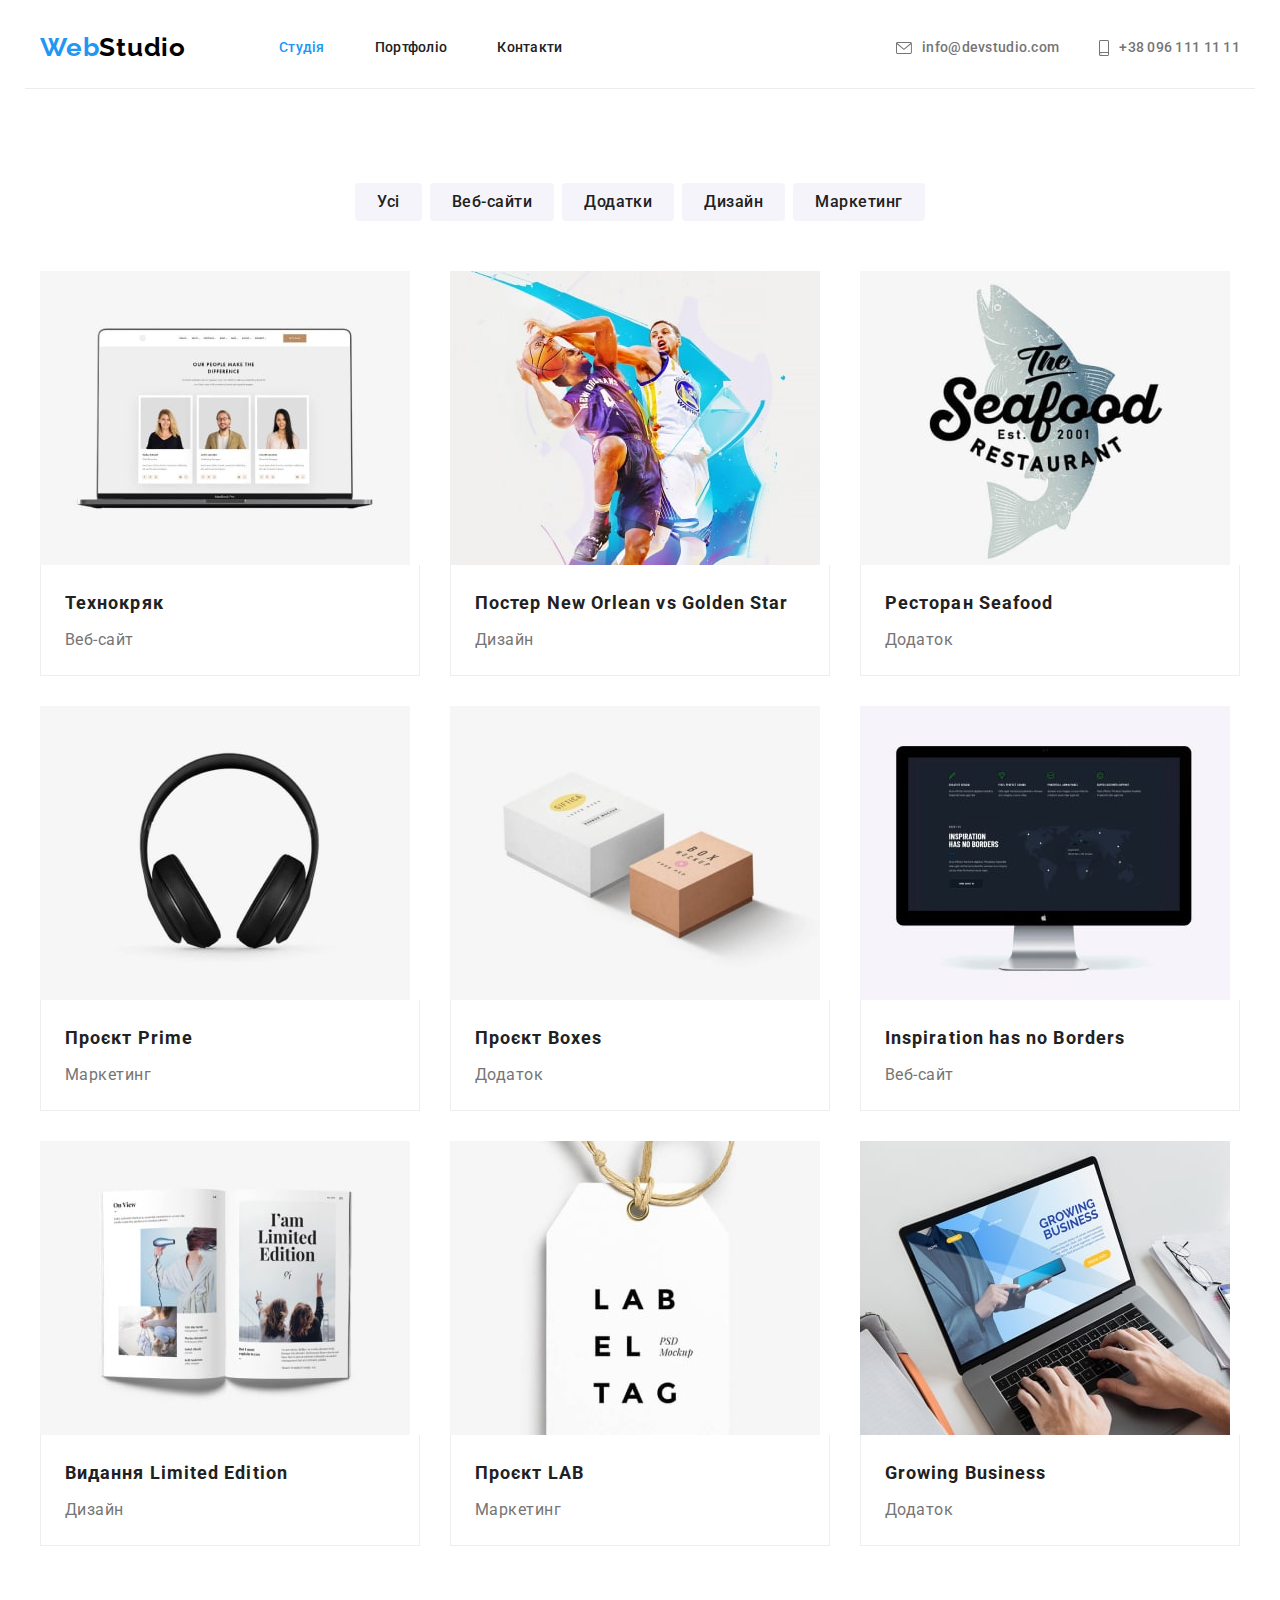
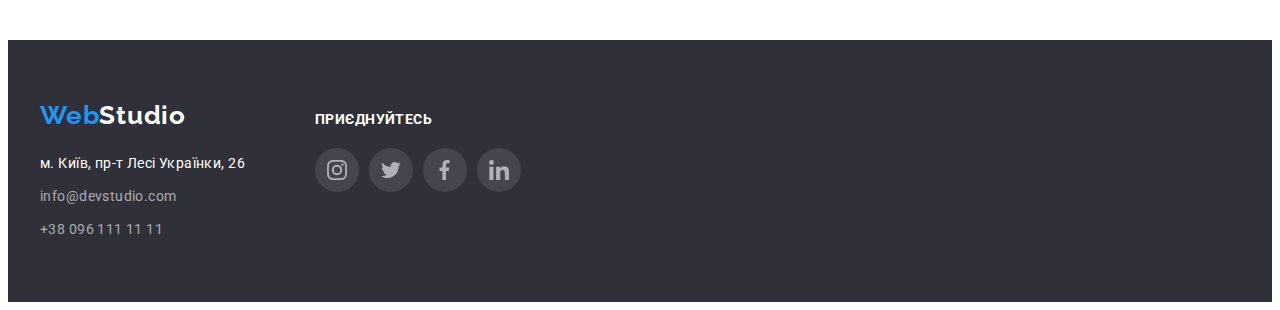
==== portfolio.html @ ff81b197 "update html and css" ====
<!DOCTYPE html>
<html lang="uk">
  <head>
    <meta charset="UTF-8" />
    <meta http-equiv="X-UA-Compatible" content="IE=edge" />
    <meta name="viewport" content="width=device-width, initial-scale=1.0" />
    <title>Portfolio</title>
    <link
      href="https://fonts.googleapis.com/css2?family=Raleway:wght@700&family=Roboto:wght@400;500;700;900&display=swap"
      rel="stylesheet"
    />
    <link
      rel="stylesheet"
      href="https://cdnjs.cloudflare.com/ajax/libs/modern-normalize/1.1.0/modern-normalize.min.css"
      integrity="sha512-wpPYUAdjBVSE4KJnH1VR1HeZfpl1ub8YT/NKx4PuQ5NmX2tKuGu6U/JRp5y+Y8XG2tV+wKQpNHVUX03MfMFn9Q=="
      crossorigin="anonymous"
      referrerpolicy="no-referrer"
    />
    <link rel="stylesheet" href="./css/style.css" />
  </head>
  <body>
    <!-- Шапка сайта -->
    <header>
      <div class="container head">
        <nav class="nav">
          <a href="./index.html" class="logo"><span>Web</span>Studio</a>
          <ul class="site-nav">
            <li class="nav-item">
              <a href="./index.html" class="nav-link current">Студія</a>
            </li>
            <li class="nav-item">
              <a href="./portfolio.html" class="nav-link">Портфоліо</a>
            </li>
            <li class="nav-item">
              <a href="#Контакти" class="nav-link">Контакти</a>
            </li>
          </ul>
        </nav>
        <ul class="address-nav">
          <li class="address">
            <a href="mailto:info@devstudio.com" class="nav-link">
              <svg class="mail">
                <use
                  href="./images/icons.svg#icon-mail"
                  width="16"
                  height="12"
                ></use>
              </svg>
              info@devstudio.com</a
            >
          </li>
          <li class="address">
            <a href="tel:+380961111111" class="nav-link">
              <svg class="mail telephone">
                <use
                  href="./images/icons.svg#icon-telephone"
                  width="10"
                  height="16"
                ></use>
              </svg>
              +38 096 111 11 11</a
            >
          </li>
        </ul>
      </div>
    </header>
    <main>
      <!-- Портфоліо -->
      <section class="section">
        <div class="container">
          <h1 class="visually-hidden">Портфоліо</h1>
          <ul class="buttons">
            <li class="button-item">
              <button type="button" class="button">Усі</button>
            </li>
            <li class="button-item">
              <button type="button" class="button">Веб-сайти</button>
            </li>
            <li class="button-item">
              <button type="button" class="button">Додатки</button>
            </li>
            <li class="button-item">
              <button type="button" class="button">Дизайн</button>
            </li>
            <li class="button-item">
              <button type="button" class="button">Маркетинг</button>
            </li>
          </ul>

          <!-- Проекти -->

          <h2 class="visually-hidden">Приклади робіт</h2>

          <ul class="project-list">
            <li class="project">
              <a href="">
                <img
                  class="img"
                  src="./images/portfolio/tehnokriak.jpg"
                  alt="На ноутбуці фото трьох людей"
                  width="370"
                  height="294"
                />
                <div class="poster">
                  <h3 class="project-title">Технокряк</h3>
                  <p class="project-text">Веб-сайт</p>
                </div>
              </a>
            </li>
            <li class="project">
              <a href=""
                ><img
                  class="img"
                  src="./images/portfolio/poster.jpg"
                  alt="Двоє хлопців грають у баскетбол"
                  width="370"
                  height="294"
                />
                <div class="poster">
                  <h3 class="project-title">
                    Постер <span lang="en">New Orlean vs Golden Star</span>
                  </h3>
                  <p class="project-text">Дизайн</p>
                </div>
              </a>
            </li>
            <li class="project">
              <a href=""
                ><img
                  class="img"
                  src="./images/portfolio/restoran.jpg"
                  alt="Афіша ресторану"
                  width="370"
                  height="294"
                />
                <div class="poster">
                  <h3 class="project-title">
                    Ресторан <span lang="en">Seafood</span>
                  </h3>
                  <p class="project-text">Додаток</p>
                </div>
              </a>
            </li>
            <li class="project">
              <a href=""
                ><img
                  class="img"
                  src="./images/portfolio/proekt-prime.jpg"
                  alt="Навушники"
                  width="370"
                  height="294"
                />
                <div class="poster">
                  <h3 class="project-title">
                    Проєкт <span lang="en">Prime</span>
                  </h3>
                  <p class="project-text">Маркетинг</p>
                </div>
              </a>
            </li>
            <li class="project">
              <a href=""
                ><img
                  class="img"
                  src="./images/portfolio/proekt-boxes.jpg"
                  alt="Дві картонні коробки"
                  width="370"
                  height="294"
                />
                <div class="poster">
                  <h3 class="project-title">
                    Проєкт <span lang="en">Boxes</span>
                  </h3>
                  <p class="project-text">Додаток</p>
                </div>
              </a>
            </li>
            <li class="project">
              <a href=""
                ><img
                  class="img"
                  src="./images/portfolio/inspiration.jpg"
                  alt="Монітор"
                  width="370"
                  height="294"
                />
                <div class="poster">
                  <h3 lang="en" class="project-title">
                    Inspiration has no Borders
                  </h3>
                  <p class="project-text">Веб-сайт</p>
                </div>
              </a>
            </li>
            <li class="project">
              <a href=""
                ><img
                  class="img"
                  src="./images/portfolio/limited-edition.jpg"
                  alt="Розкритий журнал"
                  width="370"
                  height="294"
                />
                <div class="poster">
                  <h3 class="project-title">
                    Видання <span lang="en">Limited Edition</span>
                  </h3>
                  <p class="project-text">Дизайн</p>
                </div>
              </a>
            </li>
            <li class="project">
              <a href=""
                ><img
                  class="img"
                  src="./images/portfolio/proekt-lab.jpg"
                  alt="Бірка"
                  width="370"
                  height="294"
                />
                <div class="poster">
                  <h3 class="project-title">
                    Проєкт <span lang="en">LAB</span>
                  </h3>
                  <p class="project-text">Маркетинг</p>
                </div>
              </a>
            </li>
            <li class="project">
              <a href=""
                ><img
                  class="img"
                  src="./images/portfolio/growing.jpg"
                  alt="Людина працює за ноутбуком"
                  width="370"
                  height="294"
                />
                <div class="poster">
                  <h3 lang="en" class="project-title">Growing Business</h3>
                  <p class="project-text">Додаток</p>
                </div>
              </a>
            </li>
          </ul>
        </div>
      </section>
    </main>
    <!-- Підвал -->
    <footer class="footer">
      <div class="container-flex">
        <div class="container-footer">
          <a href="./index.html" class="logo-footer"><span>Web</span>Studio</a>
          <address id="Контакти">
            <ul class="footer-contacts">
              <li class="contacts-map">
                <a
                  href="https://goo.gl/maps/bb7uWpJd3JeG9Nsg9"
                  target="_blank"
                  rel="noopener noreferrer"
                  class="contacts-nav"
                  >м. Київ, пр-т Лесі Українки, 26</a
                >
              </li>
              <li class="contacts">
                <a href="mailto:info@devstudio.com" class="contacts-link"
                  >info@devstudio.com</a
                >
              </li>
              <li class="contacts">
                <a href="tel:+380961111111" class="contacts-link"
                  >+38 096 111 11 11</a
                >
              </li>
            </ul>
          </address>
        </div>
        <div class="footer-social">
          <h3 class="social-title">Приєднуйтесь</h3>
          <ul class="social-list-footer">
            <li class="social-item-footer">
              <a class="social-link-footer" href="">
                <svg class="social-icon" width="20" , height="20">
                  <use href="./images/icons.svg#icon-instagram"></use>
                </svg>
              </a>
            </li>
            <li class="social-item-footer">
              <a class="social-link-footer" href="">
                <svg class="social-icon" width="20" , height="20">
                  <use href="./images/icons.svg#icon-twitter"></use>
                </svg>
              </a>
            </li>
            <li class="social-item-footer">
              <a class="social-link-footer" href="">
                <svg class="social-icon" width="20" , height="20">
                  <use href="./images/icons.svg#icon-facebook"></use>
                </svg>
              </a>
            </li>
            <li class="social-item-footer">
              <a class="social-link-footer" href="">
                <svg class="social-icon" width="20" , height="20">
                  <use href="./images/icons.svg#icon-linkedin"></use>
                </svg>
              </a>
            </li>
          </ul>
        </div>
      </div>
    </footer>
  </body>
</html>
---- css/style.css ----
:root {
  --primary-text-color: #757575;
  --title-text-color: #212121;
  --accent-color: #2196f3;
  --primary-white-color: #ffffff;
}

body {
  font-family: "Roboto", sans-serif;
  font-weight: 400;
  font-size: 14px;
  line-height: 1.71;
  letter-spacing: 0.03em;

  color: #757575;
  background-color: #ffffff;
}
ul {
  list-style: none;
}
a {
  text-decoration: none;
}
h1,
h2,
h3,
p,
ul,
li,
img {
  margin-top: 0;
  margin-bottom: 0;
}
.container {
  width: 1200px;
  margin-left: auto;
  margin-right: auto;
  padding-left: 15px;
  padding-right: 15px;
}
.img {
  display: block;
}
/* Шапка сайта */

.logo {
  padding-top: 24px;
  padding-bottom: 25px;
  font-family: "Raleway";
  font-style: normal;
  font-weight: 700;
  font-size: 26px;
  line-height: 1.19;
  letter-spacing: 0.03em;
  color: #000000;
}
.logo > span {
  color: var(--accent-color);
}
.logo:hover,
.logo:focus {
  color: var(--accent-color);
}
.head {
  display: flex;
  align-items: center;
  border-bottom: 1px solid #ececec;
}
.nav {
  display: flex;
}
.site-nav {
  display: flex;
  padding-left: 0;
  align-items: center;
  margin-left: 93px;
}
.address-nav {
  display: flex;
  padding-left: 0;
  margin-left: auto;
}
.nav-item:not(:last-child) {
  margin-right: 50px;
}
.address-nav .address:not(:last-child) {
  margin-right: 40px;
}
.nav-link:hover,
.nav-link:focus {
  color: var(--accent-color);
}
.nav-link {
  padding-top: 32px;
  padding-bottom: 32px;
  font-weight: 500;
  font-size: 14px;
  line-height: 1.14;
  letter-spacing: 0.02em;
  color: var(--title-text-color);
}

.site-nav .nav-link.current {
  color: var(--accent-color);
}
.address .nav-link {
  display: flex;
  align-items: center;
  color: var(--primary-text-color);
}
.address .nav-link:hover,
.address .nav-link:focus {
  color: var(--accent-color);
}

.mail {
  margin-right: 10px;
  width: 16px;
  height: 12px;
  fill: var(--primary-text-color);
}

.nav-link:hover .mail,
.nav-link:focus .mail {
  fill: var(--accent-color);
}
.telephone {
  width: 10px;
  height: 16px;
}

/* Герой */
.section {
  padding-top: 94px;
  padding-bottom: 94px;
}
.features {
  background-image: linear-gradient(
      rgba(47, 48, 58, 0.4),
      rgba(47, 48, 58, 0.4)
    ),
    url(../images/hero.jpg);
  background-size: cover;
  background-color: #c4c4c4;
  padding-top: 200px;
  padding-bottom: 200px;
  background-color: #2f303a;
  text-align: center;
}
.title {
  margin-right: auto;
  margin-left: auto;
  margin-bottom: 30px;
  max-width: 696px;
  font-weight: 900;
  font-size: 44px;
  line-height: 1.36;
  text-align: center;
  letter-spacing: 0.06em;
  text-transform: uppercase;
  color: #ffffff;
}
.button-title {
  padding: 10px 32px;
  min-width: 216px;
  font-family: "Roboto", sans-serif;
  font-weight: 700;
  font-size: 16px;
  line-height: 1.88;
  letter-spacing: 0.06em;
  color: #ffffff;
  background-color: var(--accent-color);
  cursor: pointer;
  border-radius: 4px;
  border: 0;
  text-align: center;
}
.button-title:hover,
.button-title:focus,
.button-title:active {
  background-color: #188ce8;
}
/* Особливості */
.advant {
  display: flex;
  padding-left: 0;
}
.advant-item {
  width: 270px;
}
.advant-item:not(:last-child) {
  margin-right: 30px;
}
.advant-icon {
  display: flex;
  justify-content: center;
  align-items: center;
  margin-bottom: 30px;
  width: 270px;
  height: 120px;
  background-color: #f5f4fa;
  border-radius: 4px;
}
.icon {
  width: 70px;
  height: 70px;
}
.item {
  margin-bottom: 10px;
  font-weight: 700;
  font-size: 14px;
  line-height: 1.14;
  letter-spacing: 0.03em;
  text-transform: uppercase;
  color: var(--title-text-color);
}
.text {
  font-weight: 400;
  font-size: 14px;
  line-height: 1.71;
  letter-spacing: 0.03em;
  color: var(--primary-text-color);
}
/* Чим ми займаємося */
.section-about {
  padding-bottom: 94px;
}
.about {
  display: flex;
  margin-left: -30px;
  margin-top: 50px;
  padding-left: 0;
  outline: 1px tomato;
}
.about-item {
  margin-left: 30px;
  height: 294px;
}

/* Наша команда */
.command-list {
  display: flex;
  padding-left: 0;
  margin-left: -30px;
}
.command-item {
  margin-left: 30px;
  flex-basis: calc((100% - 4 * 30px) / 4);

  background: #ffffff;
  box-shadow: 0px 1px 3px rgba(0, 0, 0, 0.12), 0px 1px 1px rgba(0, 0, 0, 0.14),
    0px 2px 1px rgba(0, 0, 0, 0.2);
  border-radius: 0px 0px 4px 4px;
}
.description {
  padding-top: 30px;
  padding-bottom: 30px;
  padding-left: 32px;
  padding-right: 32px;
  text-align: center;
}
.title-second {
  margin-bottom: 50px;
  font-weight: 700;
  font-size: 36px;
  line-height: 42px;
  text-align: center;
  letter-spacing: 0.03em;
  color: var(--title-text-color);
}
.name {
  margin-bottom: 10px;
  font-weight: 500;
  font-size: 16px;
  line-height: 1.19;
  letter-spacing: 0.03em;
  color: var(--title-text-color);
}
.profession {
  margin-bottom: 16px;
  font-weight: 400;
  font-size: 16px;
  line-height: 1.19;
  letter-spacing: 0.03em;
  color: var(--primary-text-color);
}

.command {
  background-color: #f5f4fa;
  padding-top: 94px;
  padding-bottom: 94px;
}
.social-list {
  display: flex;
  padding-left: 0;
  justify-content: space-between;
}
.social-link {
  display: flex;
  align-items: center;
  justify-content: center;
  width: 44px;
  height: 44px;
  background-color: #ffffff;
}
.social-icon {
  fill: #afb1b8;
}
.social-link:hover .social-icon,
.social-link:focus .social-icon {
  fill: var(--primary-white-color);
}
.social-link:hover,
.social-link:focus {
  background-color: var(--accent-color);
  border-radius: 50%;
  box-shadow: 0px 4px 4px rgba(0, 0, 0, 0.25);
}
/* Постійні клієнти */
.clients {
  padding-top: 94px;
  padding-bottom: 94px;
}
.clients-list {
  display: flex;
  padding-left: 0;
  justify-content: space-between;
}
.clients-item {
  display: flex;
  border: 1px solid #afb1b8;
  border-radius: 4px;
}
.clients-link {
  display: flex;
  width: 170px;
  height: 92px;
  justify-content: center;
  align-items: center;
}

.clients-icon {
  fill: #afb1b8;
}
.clients-link:hover .clients-icon,
.clients-link:focus .clients-icon {
  fill: var(--primary-white-color);
}
.clients-link:hover,
.clients-link:focus {
  background-color: var(--accent-color);
  filter: drop-shadow(0px 4px 4px rgba(0, 0, 0, 0.25));
}
/* Підвал */
.footer {
  padding-top: 60px;
  padding-bottom: 60px;
  background-color: #2f303a;
}
.footer-contacts {
  padding-left: 0;
}
.logo-footer {
  margin-bottom: 20px;
  font-family: "Raleway", sans-serif;
  font-style: normal;
  font-weight: 700;
  font-size: 26px;
  line-height: 1.19;
  letter-spacing: 0.03em;
  color: var(--primary-white-color);
}
.logo-footer > span {
  color: var(--accent-color);
}
.contacts {
  font-style: normal;
  margin-top: 9px;
}
address {
  margin-top: 20px;
}
.contacts-nav {
  font-style: normal;
  font-weight: 400;
  font-size: 14px;
  line-height: 1.71;
  letter-spacing: 0.03em;
  color: var(--primary-white-color);
}
.contacts-link {
  margin-top: 9px;
  font-weight: 400;
  font-size: 14px;
  line-height: 1.71;
  letter-spacing: 0.03em;
  color: rgba(255, 255, 255, 0.6);
}
.logo-footer:hover,
.logo-footer:focus {
  color: var(--accent-color);
}
.contacts-nav:hover,
.contacts-nav:focus {
  color: var(--accent-color);
}
.contacts-link:hover,
.contacts-link:focus {
  color: var(--accent-color);
}
.container-flex {
  display: flex;
  align-items: baseline;
  width: 1200px;
  margin-left: auto;
  margin-right: auto;
  padding-left: 15px;
  padding-right: 15px;
}
.container-footer {
  display: inline-block;
  margin: 0;
  padding: 0;
}
.footer-social {
  display: inline-block;

  margin-left: 70px;

  align-items: center;
}
.footer-address {
  display: block;
}
.social-title {
  padding-bottom: 20px;
  font-weight: 700;
  font-size: 14px;
  line-height: 1.14;
  letter-spacing: 0.03em;
  text-transform: uppercase;

  color: #ffffff;
}
.social-list-footer {
  display: flex;
  padding-left: 0;
  width: 206px;
  height: 44px;
  justify-content: space-between;
}

.social-link-footer {
  display: flex;
  align-items: center;
  justify-content: center;
  width: 44px;
  height: 44px;
  background: rgba(255, 255, 255, 0.1);
  border-radius: 50%;
}
.social-icon-footer {
  fill: #afb1b8;
}
.social-link-footer:hover .social-icon,
.social-link-footer:focus .social-icon {
  fill: var(--primary-white-color);
}
.social-link-footer:hover,
.social-link-footer:focus {
  background-color: var(--accent-color);
  border-radius: 50%;
  filter: drop-shadow(0px 4px 4px rgba(0, 0, 0, 0.25));
}
/* Портфоліо */
.buttons {
  display: flex;
  justify-content: center;
  padding-left: 0;
  margin-bottom: 50px;
}
.button {
  padding: 6px 22px;
  font-family: "Roboto", sans-serif;
  font-weight: 500;
  font-size: 16px;
  line-height: 1.62;
  text-align: center;
  letter-spacing: 0.03em;
  color: var(--title-text-color);
  background-color: #f5f4fa;
  cursor: pointer;
  border-radius: 4px;
  border: 0;
}
.button-item:not(:last-child) {
  margin-right: 8px;
}
button:hover,
button:focus,
button:active {
  color: var(--primary-white-color);
  background-color: var(--accent-color);
  filter: drop-shadow(0px 4px 4px rgba(0, 0, 0, 0.25));
}
/* Проекти */
.project-list {
  display: flex;
  flex-wrap: wrap;
  padding-left: 0;
  margin-left: -30px;
  margin-top: -30px;
}
.project {
  flex-basis: calc((100% - 90px) / 3);
  margin-left: 30px;
  margin-top: 30px;
  width: 370px;
  background: #ffffff;
}
.project-title {
  margin-bottom: 4px;
  font-weight: 700;
  font-size: 18px;
  line-height: 2;
  letter-spacing: 0.06em;
  color: var(--title-text-color);
}
.project-text {
  font-weight: 400;
  font-size: 16px;
  line-height: 1.88;
  letter-spacing: 0.03em;
  color: var(--primary-text-color);
}
.visually-hidden {
  position: absolute;
  white-space: nowrap;
  width: 1px;
  height: 1px;
  overflow: hidden;
  border: 0;
  padding: 0;
  clip: rect(0 0 0 0);
  clip-path: inset(50%);
  margin: -1px;
}
.poster {
  padding: 20px 24px;
  border-left: 1px solid #eeeeee;
  border-bottom: 1px solid #eeeeee;
  border-right: 1px solid #eeeeee;
}
.project:hover,
.project:focus {
  filter: drop-shadow(0px 4px 4px rgba(0, 0, 0, 0.25));
}
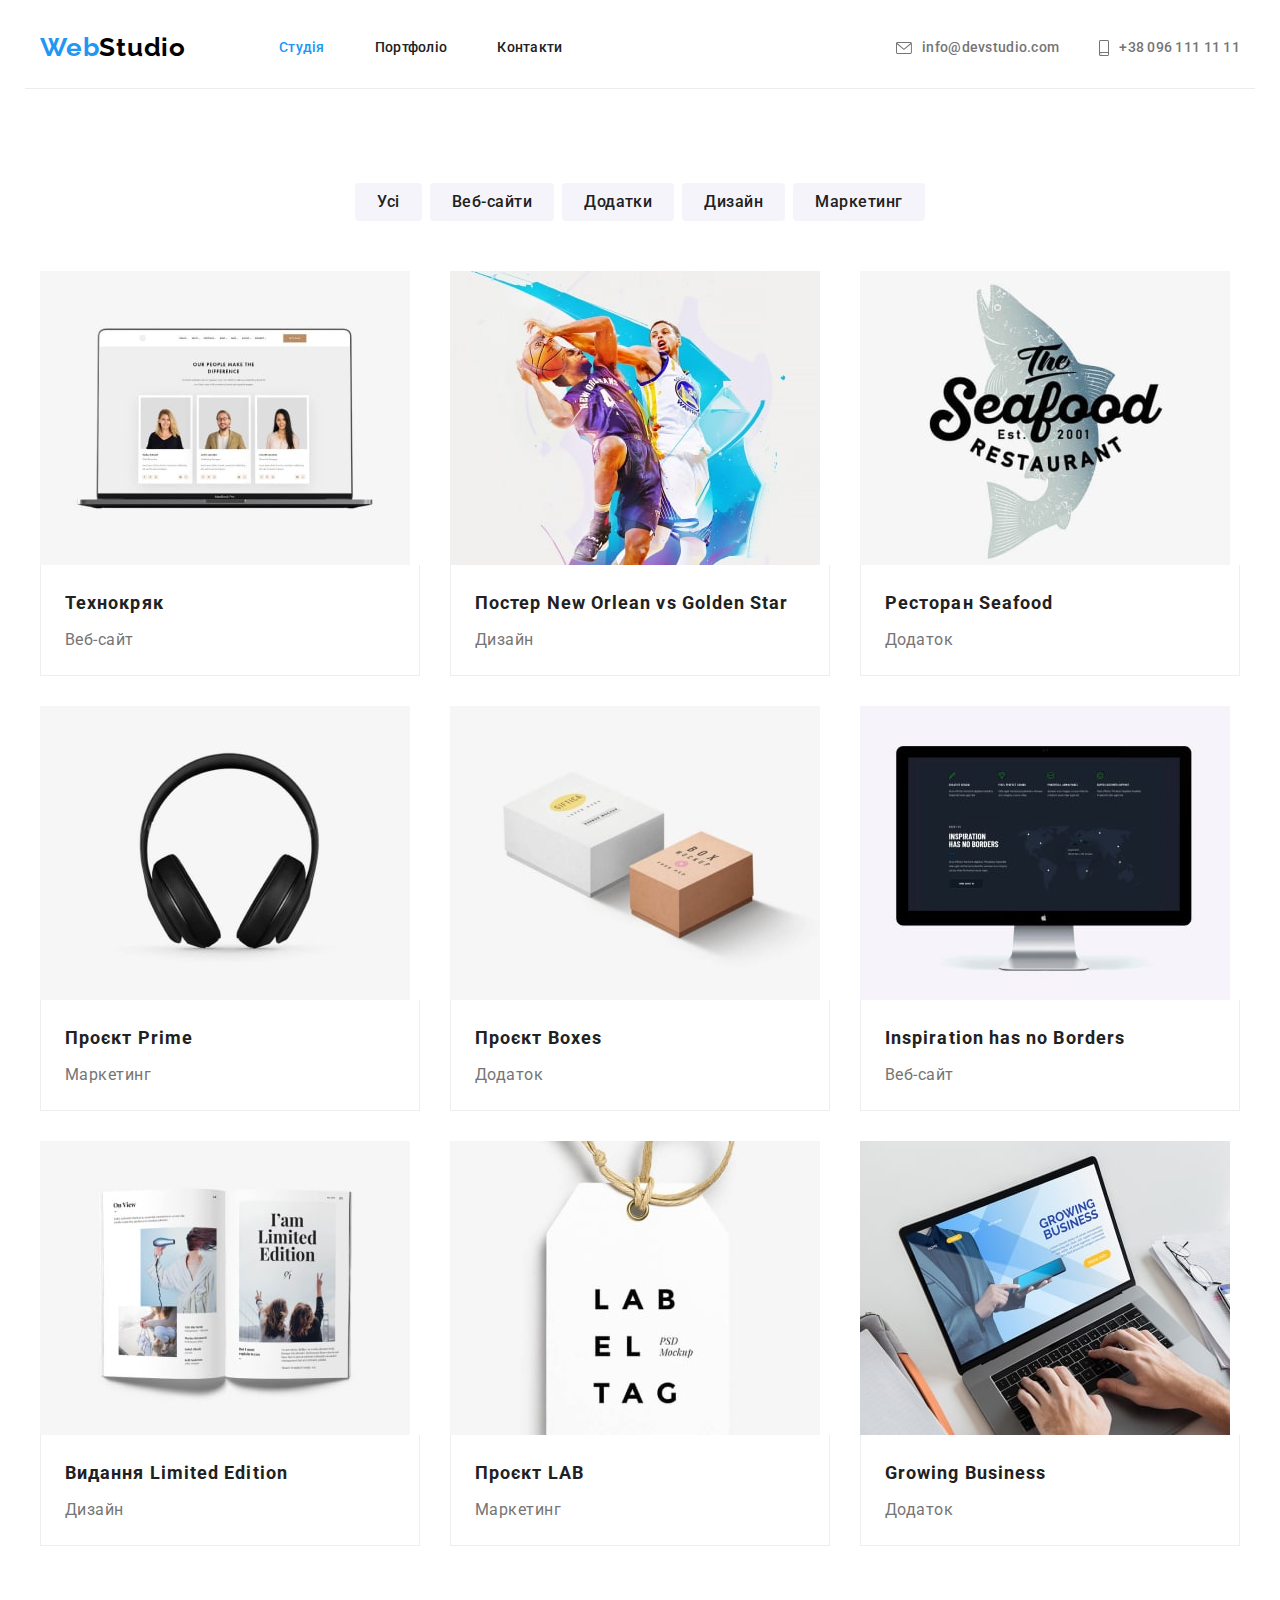
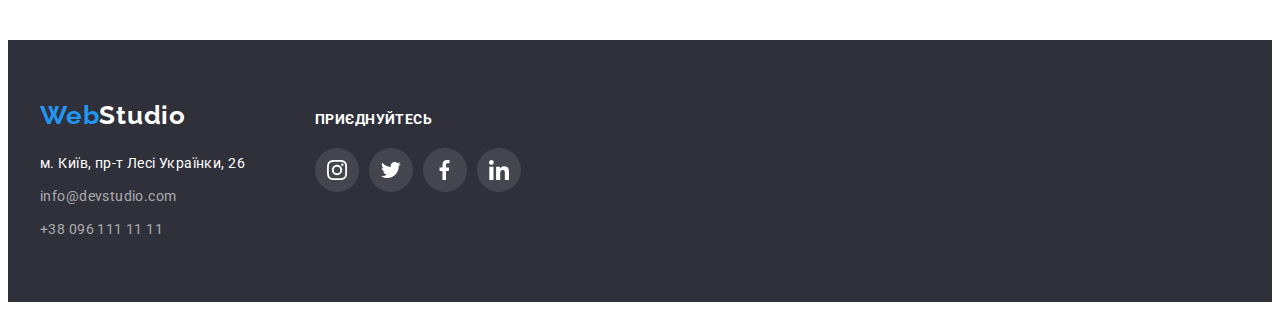
==== commit c207d049: "fix html and css" ====
--- a/portfolio.html
+++ b/portfolio.html
@@ -93,7 +93,7 @@
 
           <ul class="project-list">
             <li class="project">
-              <a href="">
+              <a class="project-link" href="">
                 <img
                   class="img"
                   src="./images/portfolio/tehnokriak.jpg"
@@ -279,28 +279,28 @@
           <ul class="social-list-footer">
             <li class="social-item-footer">
               <a class="social-link-footer" href="">
-                <svg class="social-icon" width="20" , height="20">
+                <svg class="social-icon-footer" width="20" height="20">
                   <use href="./images/icons.svg#icon-instagram"></use>
                 </svg>
               </a>
             </li>
             <li class="social-item-footer">
               <a class="social-link-footer" href="">
-                <svg class="social-icon" width="20" , height="20">
+                <svg class="social-icon-footer" width="20" height="20">
                   <use href="./images/icons.svg#icon-twitter"></use>
                 </svg>
               </a>
             </li>
             <li class="social-item-footer">
               <a class="social-link-footer" href="">
-                <svg class="social-icon" width="20" , height="20">
+                <svg class="social-icon-footer" width="20" height="20">
                   <use href="./images/icons.svg#icon-facebook"></use>
                 </svg>
               </a>
             </li>
             <li class="social-item-footer">
               <a class="social-link-footer" href="">
-                <svg class="social-icon" width="20" , height="20">
+                <svg class="social-icon-footer" width="20" height="20">
                   <use href="./images/icons.svg#icon-linkedin"></use>
                 </svg>
               </a>
--- a/css/style.css
+++ b/css/style.css
@@ -133,6 +133,7 @@
 .section {
   padding-top: 94px;
   padding-bottom: 94px;
+  align-items: center;
 }
 .features {
   background-image: linear-gradient(
@@ -140,8 +141,12 @@
       rgba(47, 48, 58, 0.4)
     ),
     url(../images/hero.jpg);
+  max-width: 1600px;
+
   background-size: cover;
   background-color: #c4c4c4;
+  margin-left: auto;
+  margin-right: auto;
   padding-top: 200px;
   padding-bottom: 200px;
   background-color: #2f303a;
@@ -324,12 +329,15 @@
 .clients-list {
   display: flex;
   padding-left: 0;
-  justify-content: space-between;
-}
+}
+
 .clients-item {
   display: flex;
   border: 1px solid #afb1b8;
   border-radius: 4px;
+}
+.clients-item + .clients-item {
+  margin-left: 30px;
 }
 .clients-link {
   display: flex;
@@ -344,12 +352,12 @@
 }
 .clients-link:hover .clients-icon,
 .clients-link:focus .clients-icon {
-  fill: var(--primary-white-color);
-}
-.clients-link:hover,
-.clients-link:focus {
-  background-color: var(--accent-color);
-  filter: drop-shadow(0px 4px 4px rgba(0, 0, 0, 0.25));
+  fill: var(--accent-color);
+}
+.clients-item:hover,
+.clients-item:focus {
+  border: 1px solid var(--accent-color);
+  /* box-shadow: 0px 4px 4px 0px rgba(0, 0, 0, 0.25); */
 }
 /* Підвал */
 .footer {
@@ -433,7 +441,7 @@
   display: block;
 }
 .social-title {
-  padding-bottom: 20px;
+  margin-bottom: 20px;
   font-weight: 700;
   font-size: 14px;
   line-height: 1.14;
@@ -460,12 +468,9 @@
   border-radius: 50%;
 }
 .social-icon-footer {
-  fill: #afb1b8;
-}
-.social-link-footer:hover .social-icon,
-.social-link-footer:focus .social-icon {
   fill: var(--primary-white-color);
 }
+
 .social-link-footer:hover,
 .social-link-footer:focus {
   background-color: var(--accent-color);
@@ -501,7 +506,7 @@
 button:active {
   color: var(--primary-white-color);
   background-color: var(--accent-color);
-  filter: drop-shadow(0px 4px 4px rgba(0, 0, 0, 0.25));
+  box-shadow: 0px 4px 4px 0px rgba(0, 0, 0, 0.25);
 }
 /* Проекти */
 .project-list {
@@ -551,7 +556,10 @@
   border-bottom: 1px solid #eeeeee;
   border-right: 1px solid #eeeeee;
 }
-.project:hover,
-.project:focus {
-  filter: drop-shadow(0px 4px 4px rgba(0, 0, 0, 0.25));
-}
+.project-link {
+  display: block;
+}
+.project-link:hover,
+.project-link:focus {
+  box-shadow: 0px 4px 4px 0px rgba(0, 0, 0, 0.25);
+}
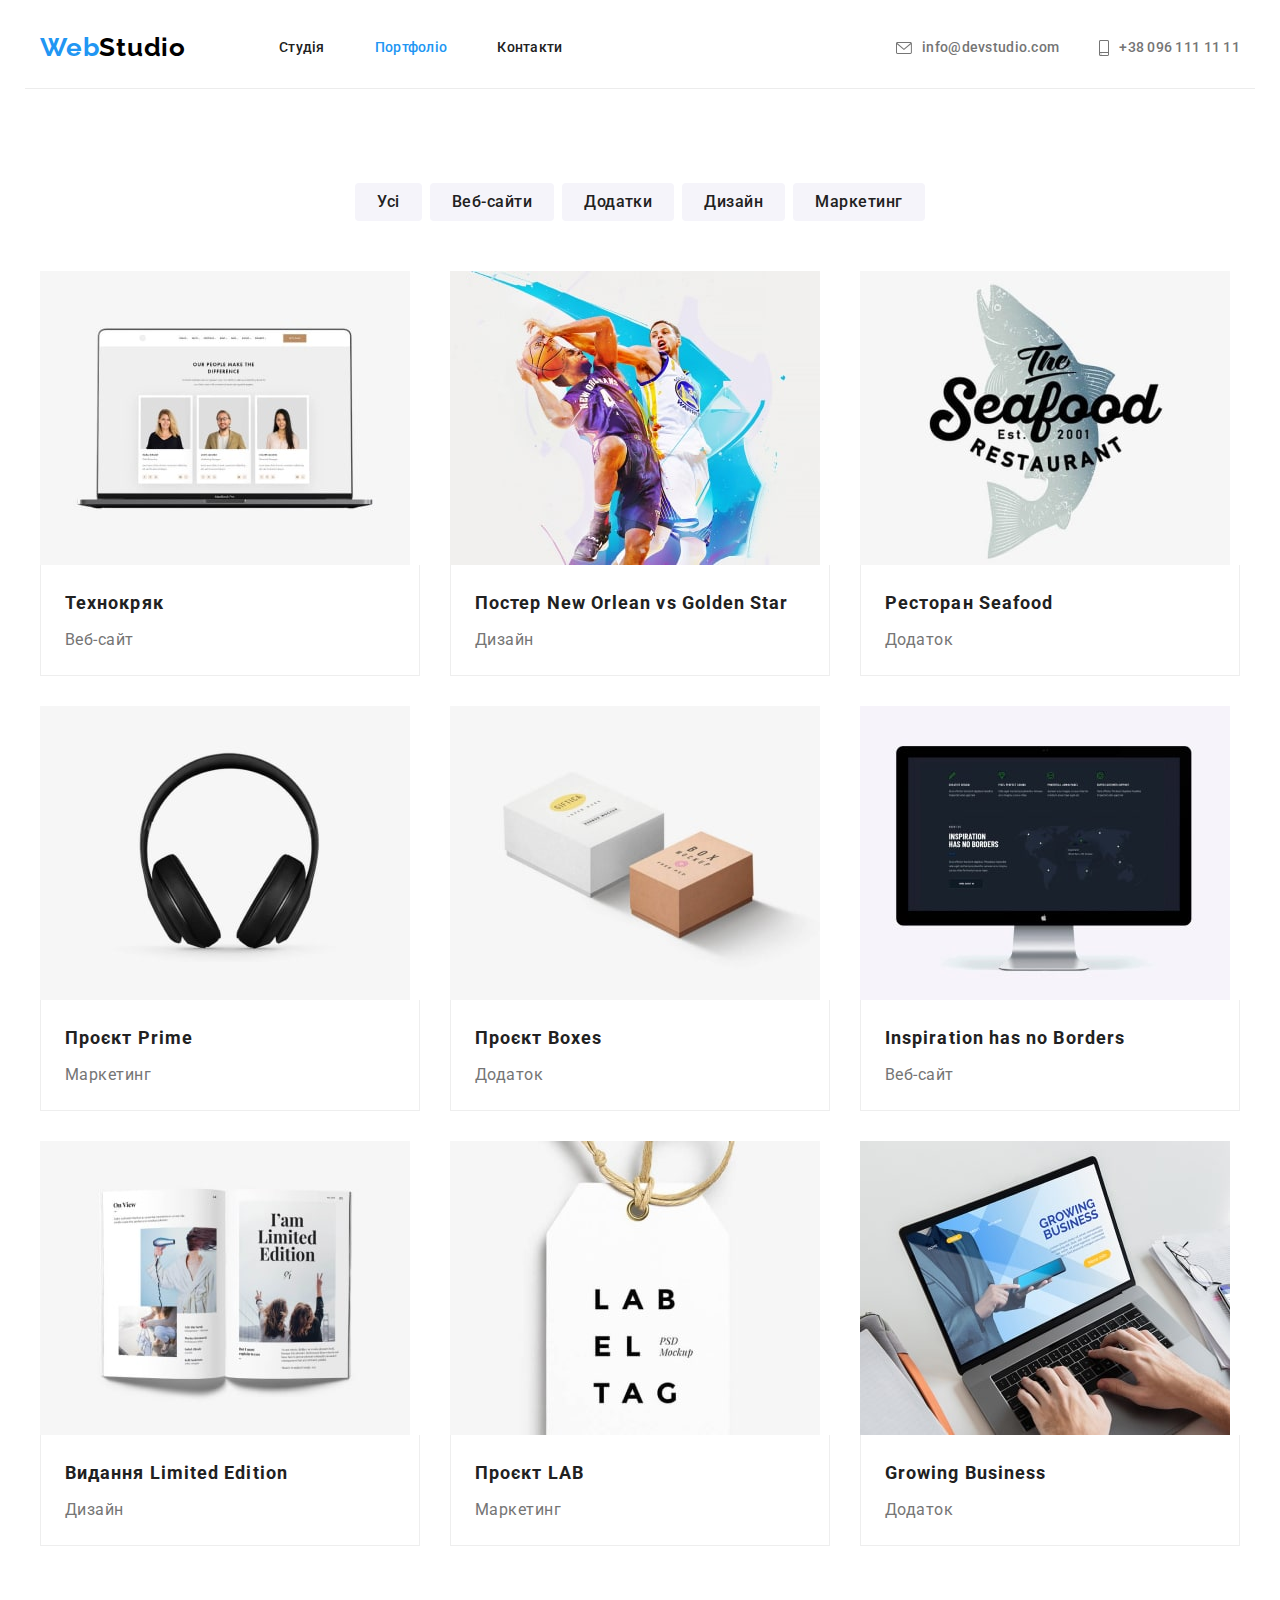
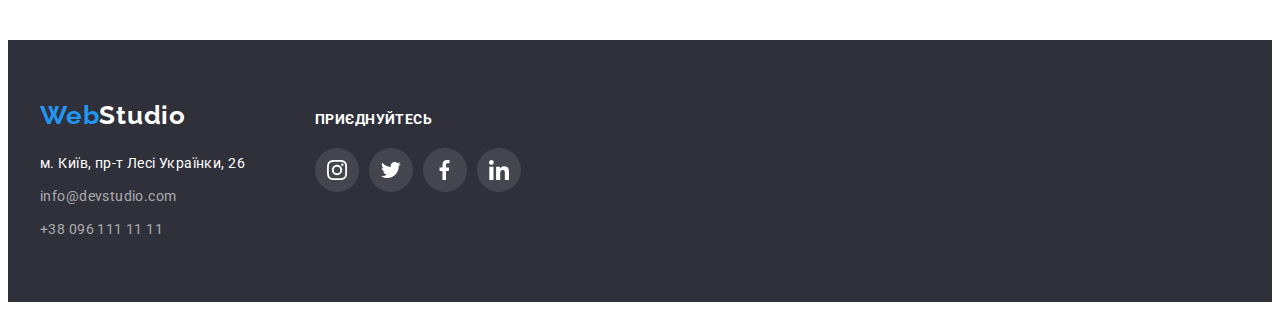
==== commit 98fec678: "fix html" ====
--- a/portfolio.html
+++ b/portfolio.html
@@ -26,10 +26,10 @@
           <a href="./index.html" class="logo"><span>Web</span>Studio</a>
           <ul class="site-nav">
             <li class="nav-item">
-              <a href="./index.html" class="nav-link current">Студія</a>
+              <a href="./index.html" class="nav-link">Студія</a>
             </li>
             <li class="nav-item">
-              <a href="./portfolio.html" class="nav-link">Портфоліо</a>
+              <a href="./portfolio.html" class="nav-link current">Портфоліо</a>
             </li>
             <li class="nav-item">
               <a href="#Контакти" class="nav-link">Контакти</a>
@@ -108,7 +108,7 @@
               </a>
             </li>
             <li class="project">
-              <a href=""
+              <a class="project-link" href=""
                 ><img
                   class="img"
                   src="./images/portfolio/poster.jpg"
@@ -125,7 +125,7 @@
               </a>
             </li>
             <li class="project">
-              <a href=""
+              <a class="project-link" href=""
                 ><img
                   class="img"
                   src="./images/portfolio/restoran.jpg"
@@ -142,7 +142,7 @@
               </a>
             </li>
             <li class="project">
-              <a href=""
+              <a class="project-link" href=""
                 ><img
                   class="img"
                   src="./images/portfolio/proekt-prime.jpg"
@@ -159,7 +159,7 @@
               </a>
             </li>
             <li class="project">
-              <a href=""
+              <a class="project-link" href=""
                 ><img
                   class="img"
                   src="./images/portfolio/proekt-boxes.jpg"
@@ -176,7 +176,7 @@
               </a>
             </li>
             <li class="project">
-              <a href=""
+              <a class="project-link" href=""
                 ><img
                   class="img"
                   src="./images/portfolio/inspiration.jpg"
@@ -193,7 +193,7 @@
               </a>
             </li>
             <li class="project">
-              <a href=""
+              <a class="project-link" href=""
                 ><img
                   class="img"
                   src="./images/portfolio/limited-edition.jpg"
@@ -210,7 +210,7 @@
               </a>
             </li>
             <li class="project">
-              <a href=""
+              <a class="project-link" href=""
                 ><img
                   class="img"
                   src="./images/portfolio/proekt-lab.jpg"
@@ -227,7 +227,7 @@
               </a>
             </li>
             <li class="project">
-              <a href=""
+              <a class="project-link" href=""
                 ><img
                   class="img"
                   src="./images/portfolio/growing.jpg"
--- a/css/style.css
+++ b/css/style.css
@@ -333,8 +333,6 @@
 
 .clients-item {
   display: flex;
-  border: 1px solid #afb1b8;
-  border-radius: 4px;
 }
 .clients-item + .clients-item {
   margin-left: 30px;
@@ -345,17 +343,20 @@
   height: 92px;
   justify-content: center;
   align-items: center;
+  border: 1px solid #afb1b8;
+  border-radius: 4px;
 }
 
 .clients-icon {
   fill: #afb1b8;
 }
+
 .clients-link:hover .clients-icon,
 .clients-link:focus .clients-icon {
   fill: var(--accent-color);
 }
-.clients-item:hover,
-.clients-item:focus {
+.clients-link:hover,
+.clients-link:focus {
   border: 1px solid var(--accent-color);
   /* box-shadow: 0px 4px 4px 0px rgba(0, 0, 0, 0.25); */
 }
@@ -475,7 +476,7 @@
 .social-link-footer:focus {
   background-color: var(--accent-color);
   border-radius: 50%;
-  filter: drop-shadow(0px 4px 4px rgba(0, 0, 0, 0.25));
+  box-shadow: 0px 4px 4px rgba(0, 0, 0, 0.25);
 }
 /* Портфоліо */
 .buttons {
